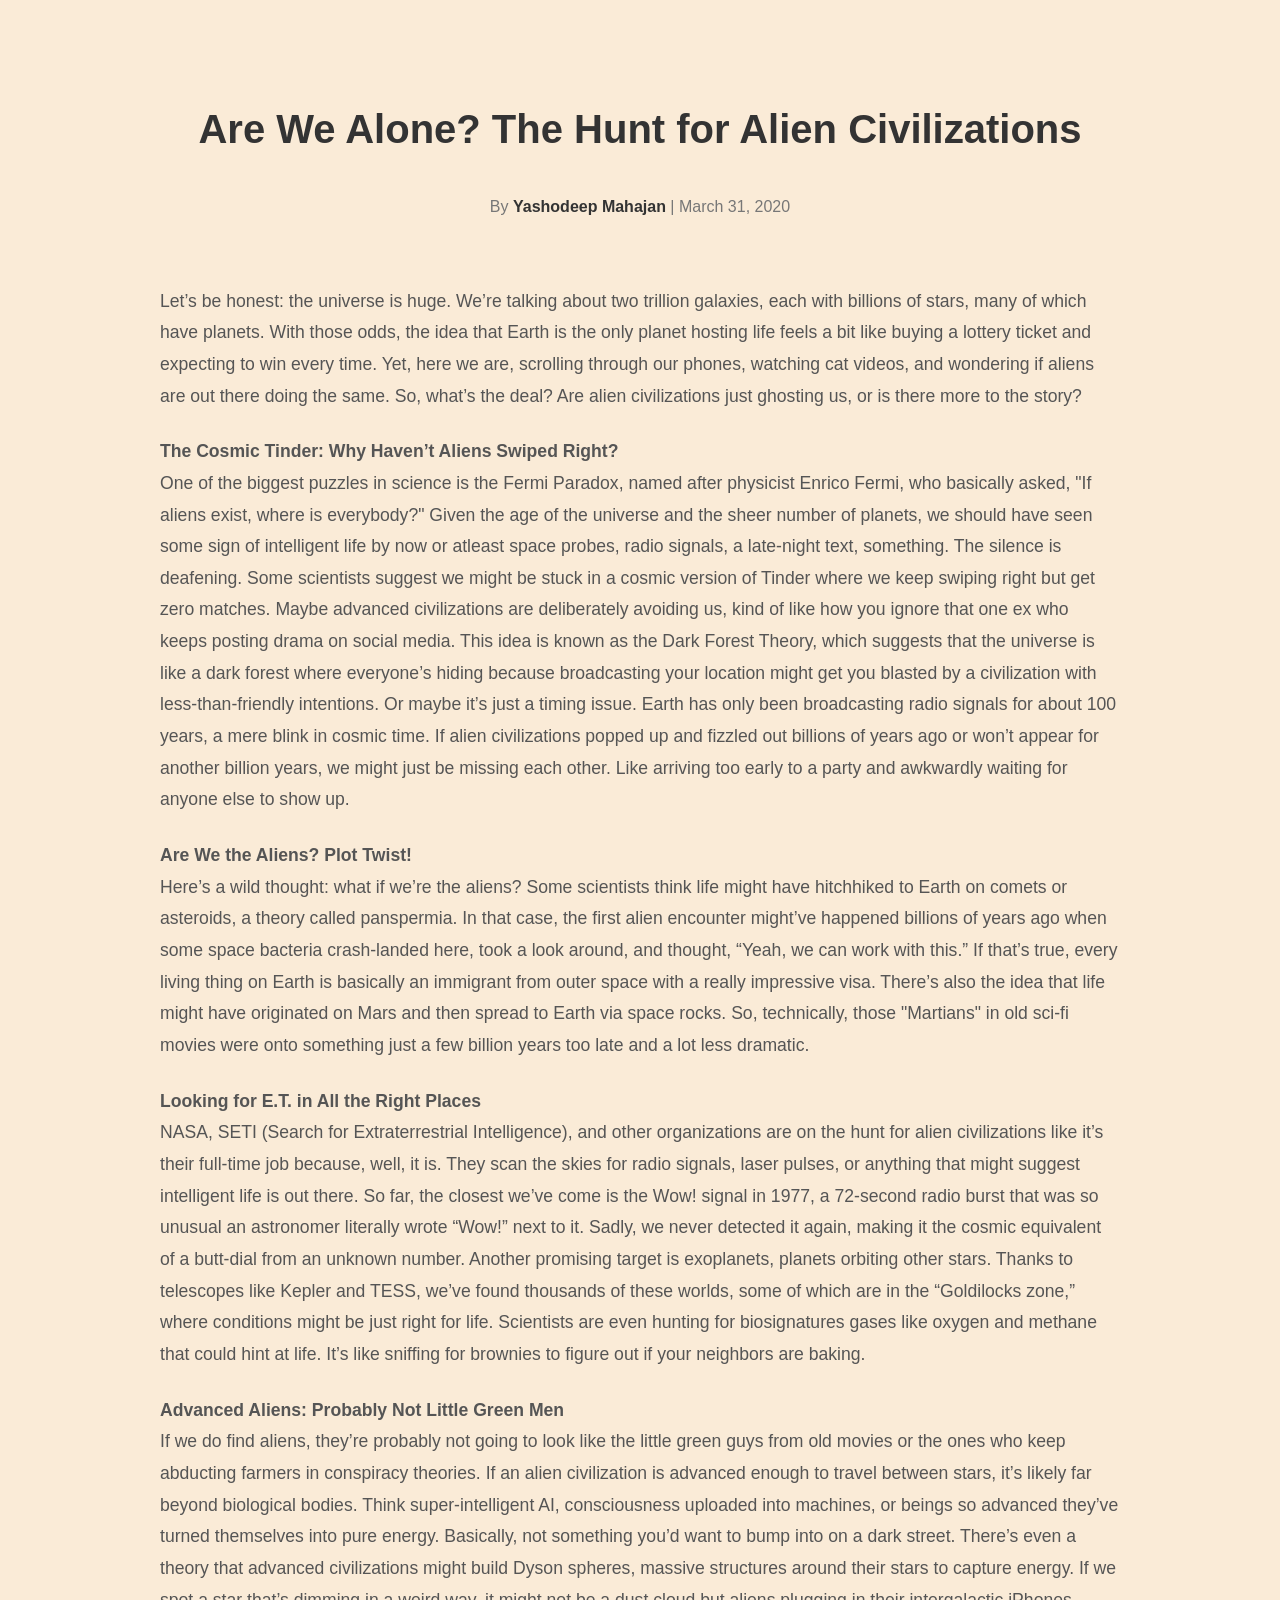
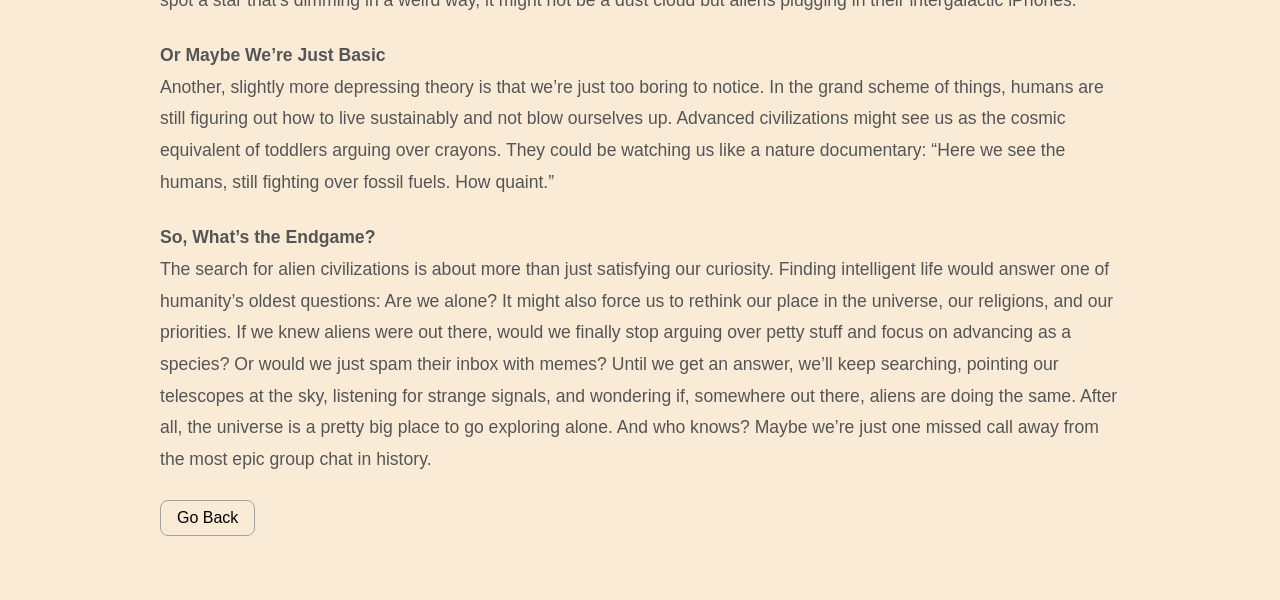
==== Blogs/Astrophysics/Blog 1.html @ 1256d6a7 "Add files via upload" ====
<!DOCTYPE html>
<html lang="en">
  <head>
    <meta charset="UTF-8" />
    <meta name="viewport" content="width=device-width, initial-scale=1.0" />
    <title>Are We Alone?</title>
    <link rel="stylesheet" href="blogs.css" />
  </head>

  <body>
    <!-- Blog Post Section -->
    <section id="single-blog">
      <div class="blog-header">
        <h1 class="title">Are We Alone? The Hunt for Alien Civilizations</h1>
        <p class="section__text__p1">
          By <span class="author-name">Yashodeep Mahajan</span> | March 31, 2020
        </p>
      </div>

      <div class="blog-content">
        <!-- <div class="blog-img-container">
          <img src="Blogs/Assets/Alien.png" alt="Blog Image" class="blog-img" />
        </div> -->
        <div class="blog-text">
          <p class="intro">
            Let’s be honest: the universe is huge. We’re talking about two
            trillion galaxies, each with billions of stars, many of which have
            planets. With those odds, the idea that Earth is the only planet
            hosting life feels a bit like buying a lottery ticket and expecting
            to win every time. Yet, here we are, scrolling through our phones,
            watching cat videos, and wondering if aliens are out there doing the
            same. So, what’s the deal? Are alien civilizations just ghosting us,
            or is there more to the story?
          </p>
          <p>
            <b>The Cosmic Tinder: Why Haven’t Aliens Swiped Right?</b><br />
            One of the biggest puzzles in science is the Fermi Paradox, named
            after physicist Enrico Fermi, who basically asked, "If aliens exist,
            where is everybody?" Given the age of the universe and the sheer
            number of planets, we should have seen some sign of intelligent life
            by now or atleast space probes, radio signals, a late-night text,
            something. The silence is deafening. Some scientists suggest we
            might be stuck in a cosmic version of Tinder where we keep swiping
            right but get zero matches. Maybe advanced civilizations are
            deliberately avoiding us, kind of like how you ignore that one ex
            who keeps posting drama on social media. This idea is known as the
            Dark Forest Theory, which suggests that the universe is like a dark
            forest where everyone’s hiding because broadcasting your location
            might get you blasted by a civilization with less-than-friendly
            intentions. Or maybe it’s just a timing issue. Earth has only been
            broadcasting radio signals for about 100 years, a mere blink in
            cosmic time. If alien civilizations popped up and fizzled out
            billions of years ago or won’t appear for another billion years, we
            might just be missing each other. Like arriving too early to a party
            and awkwardly waiting for anyone else to show up.
          </p>
          <p>
            <b>Are We the Aliens? Plot Twist!</b><br />
            Here’s a wild thought: what if we’re the aliens? Some scientists
            think life might have hitchhiked to Earth on comets or asteroids, a
            theory called panspermia. In that case, the first alien encounter
            might’ve happened billions of years ago when some space bacteria
            crash-landed here, took a look around, and thought, “Yeah, we can
            work with this.” If that’s true, every living thing on Earth is
            basically an immigrant from outer space with a really impressive
            visa. There’s also the idea that life might have originated on Mars
            and then spread to Earth via space rocks. So, technically, those
            "Martians" in old sci-fi movies were onto something just a few
            billion years too late and a lot less dramatic.
          </p>
          <p>
            <b>Looking for E.T. in All the Right Places</b><br />
            NASA, SETI (Search for Extraterrestrial Intelligence), and other
            organizations are on the hunt for alien civilizations like it’s
            their full-time job because, well, it is. They scan the skies for
            radio signals, laser pulses, or anything that might suggest
            intelligent life is out there. So far, the closest we’ve come is the
            Wow! signal in 1977, a 72-second radio burst that was so unusual an
            astronomer literally wrote “Wow!” next to it. Sadly, we never
            detected it again, making it the cosmic equivalent of a butt-dial
            from an unknown number. Another promising target is exoplanets,
            planets orbiting other stars. Thanks to telescopes like Kepler and
            TESS, we’ve found thousands of these worlds, some of which are in
            the “Goldilocks zone,” where conditions might be just right for
            life. Scientists are even hunting for biosignatures gases like
            oxygen and methane that could hint at life. It’s like sniffing for
            brownies to figure out if your neighbors are baking.
          </p>
          <p>
            <b>Advanced Aliens: Probably Not Little Green Men</b><br />
            If we do find aliens, they’re probably not going to look like the
            little green guys from old movies or the ones who keep abducting
            farmers in conspiracy theories. If an alien civilization is advanced
            enough to travel between stars, it’s likely far beyond biological
            bodies. Think super-intelligent AI, consciousness uploaded into
            machines, or beings so advanced they’ve turned themselves into pure
            energy. Basically, not something you’d want to bump into on a dark
            street. There’s even a theory that advanced civilizations might
            build Dyson spheres, massive structures around their stars to
            capture energy. If we spot a star that’s dimming in a weird way, it
            might not be a dust cloud but aliens plugging in their intergalactic
            iPhones.
          </p>
          <p>
            <b>Or Maybe We’re Just Basic</b><br />
            Another, slightly more depressing theory is that we’re just too
            boring to notice. In the grand scheme of things, humans are still
            figuring out how to live sustainably and not blow ourselves up.
            Advanced civilizations might see us as the cosmic equivalent of
            toddlers arguing over crayons. They could be watching us like a
            nature documentary: “Here we see the humans, still fighting over
            fossil fuels. How quaint.”
          </p>
          <p>
            <b>So, What’s the Endgame?</b><br />
            The search for alien civilizations is about more than just
            satisfying our curiosity. Finding intelligent life would answer one
            of humanity’s oldest questions: Are we alone? It might also force us
            to rethink our place in the universe, our religions, and our
            priorities. If we knew aliens were out there, would we finally stop
            arguing over petty stuff and focus on advancing as a species? Or
            would we just spam their inbox with memes? Until we get an answer,
            we’ll keep searching, pointing our telescopes at the sky, listening
            for strange signals, and wondering if, somewhere out there, aliens
            are doing the same. After all, the universe is a pretty big place to
            go exploring alone. And who knows? Maybe we’re just one missed call
            away from the most epic group chat in history.
          </p>
        </div>
      </div>

      <!-- Back to Blog List Button -->
      <button class="back-button" onclick="window.history.back()">
        Go Back
      </button>
    </section>
  </body>
</html>
---- Blogs/Astrophysics/blogs.css ----
/* General Styling */
body {
  font-family: Arial, sans-serif;
  line-height: 1.6;
  background-color: #f9f9f9;
  color: #333;
  margin: 0;
  padding: 0;
  background-color: antiquewhite;
}

#single-blog {
  padding: 4rem 10rem;
  box-sizing: border-box;
}

.blog-header {
  text-align: center;
  margin-bottom: 3rem;
}

.title {
  font-size: 2.5rem;
  color: #333;
}

.section__text__p1 {
  font-size: 1rem;
  color: #777;
}

.author-name {
  font-weight: bold;
  color: #333;
}

.blog-content {
  display: flex;
  flex-direction: column;
  gap: 2rem;
}

.blog-img-container {
  text-align: center;
}

.blog-img {
  width: 80%;
  height: auto;
  border-radius: 1rem;
  object-fit: cover;
}

.blog-text {
  font-size: 1.1rem;
  line-height: 1.8;
  color: #555;
}

.blog-text p {
  margin-bottom: 1.5rem;
}

/* Button Styling */
.btn {
  display: inline-block;
  padding: 1rem 2rem;
  background-color: #333;
  color: white;
  font-weight: bold;
  text-decoration: none;
  border-radius: 0.5rem;
  text-align: center;
  transition: background-color 0.3s ease, transform 0.2s ease;
}

.btn:hover {
  background-color: #555;
  transform: translateY(-5px);
}

.back-button {
  color: black;
  border: 1px solid rgb(163, 163, 163);
  background: transparent;
  padding: 0.5rem 1rem;
  font-size: 1rem;
  cursor: pointer;
  border-radius: 0.5rem;
  transition: all 0.3s ease;
}

.back-button:hover {
  background: rgb(163, 163, 163);
  color: white;
}

/* Responsive Styling */
@media (max-width: 768px) {
  #single-blog {
    padding: 2rem;
  }

  .blog-content {
    flex-direction: column;
    padding: 0;
  }

  .blog-img {
    width: 100%;
    max-width: 600px;
    height: auto;
  }

  .btn {
    padding: 0.8rem 1.5rem;
  }

  .btn-back {
    color: black;
    border: 1px solid rgb(163, 163, 163);
    background: transparent;
    padding: 0.5rem 1rem;
    font-size: 1rem;
    cursor: pointer;
    border-radius: 0.5rem;
    transition: all 0.3s ease;
  }
}
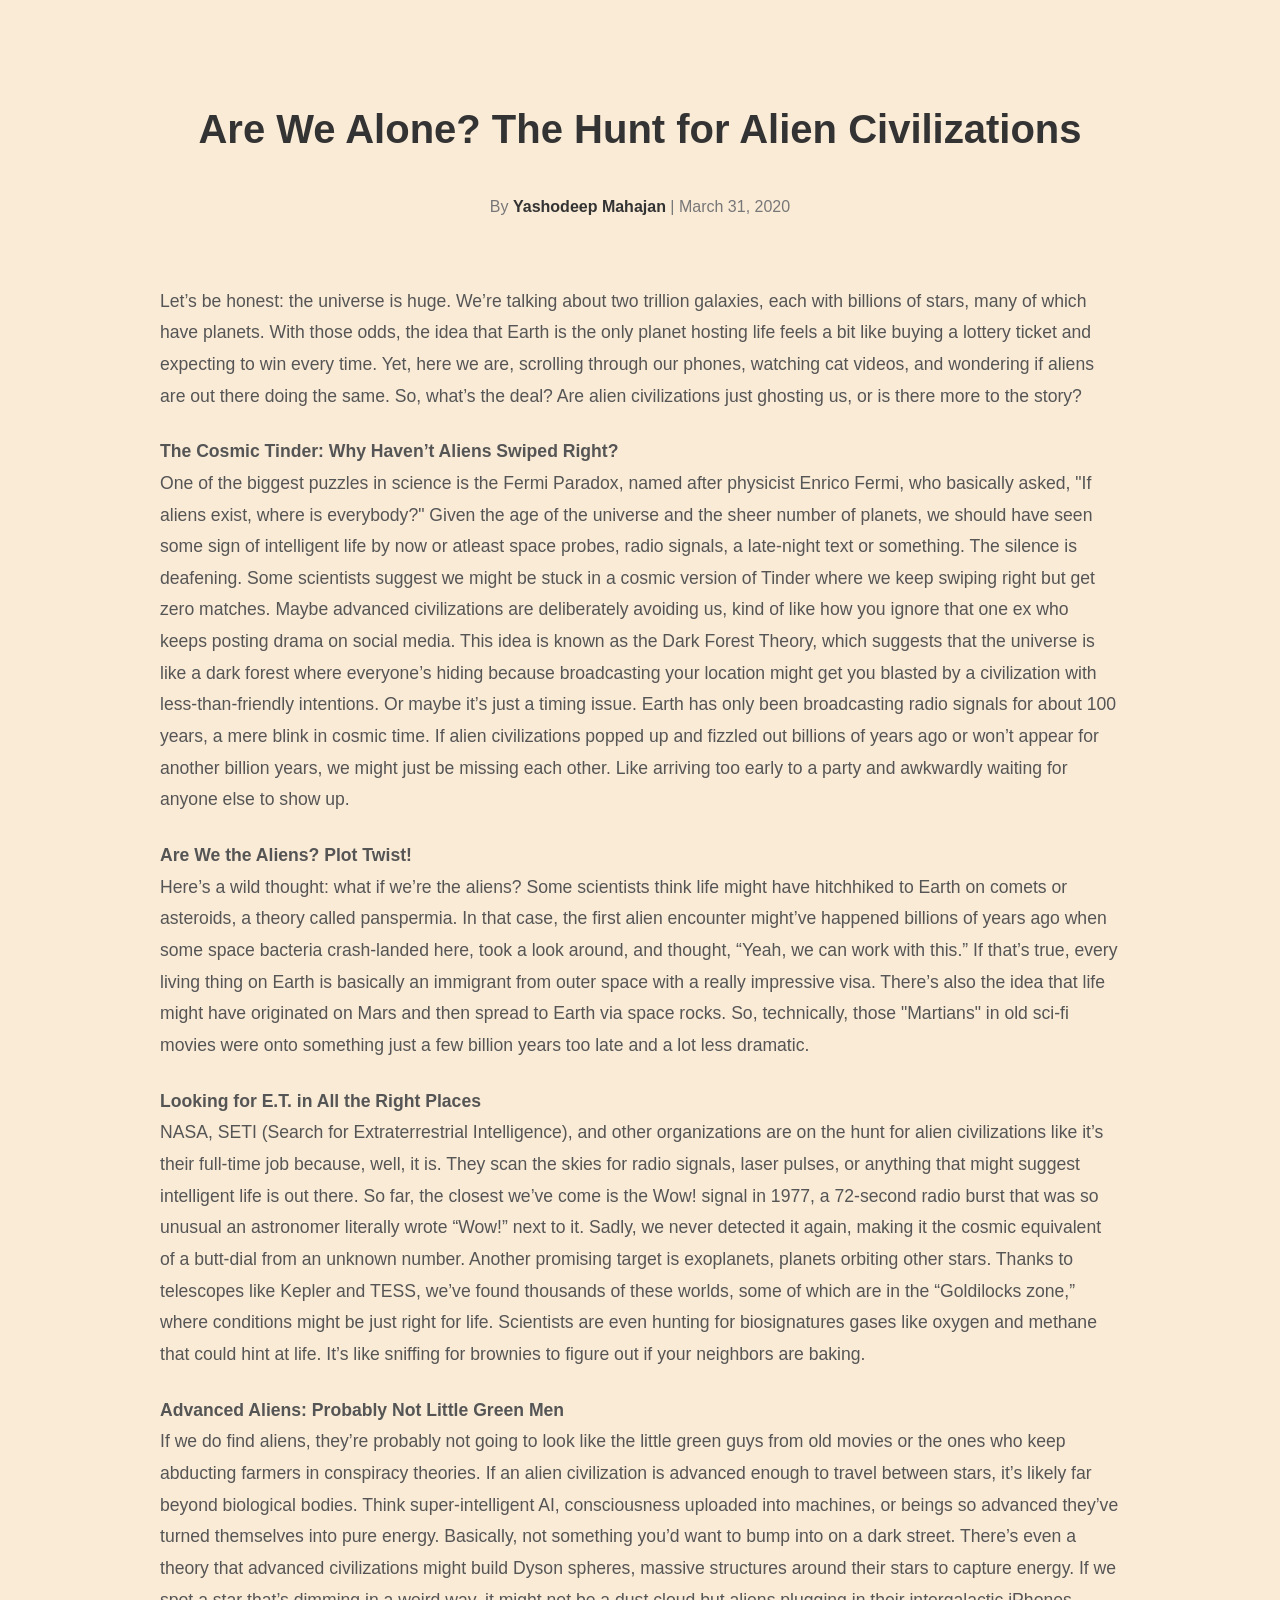
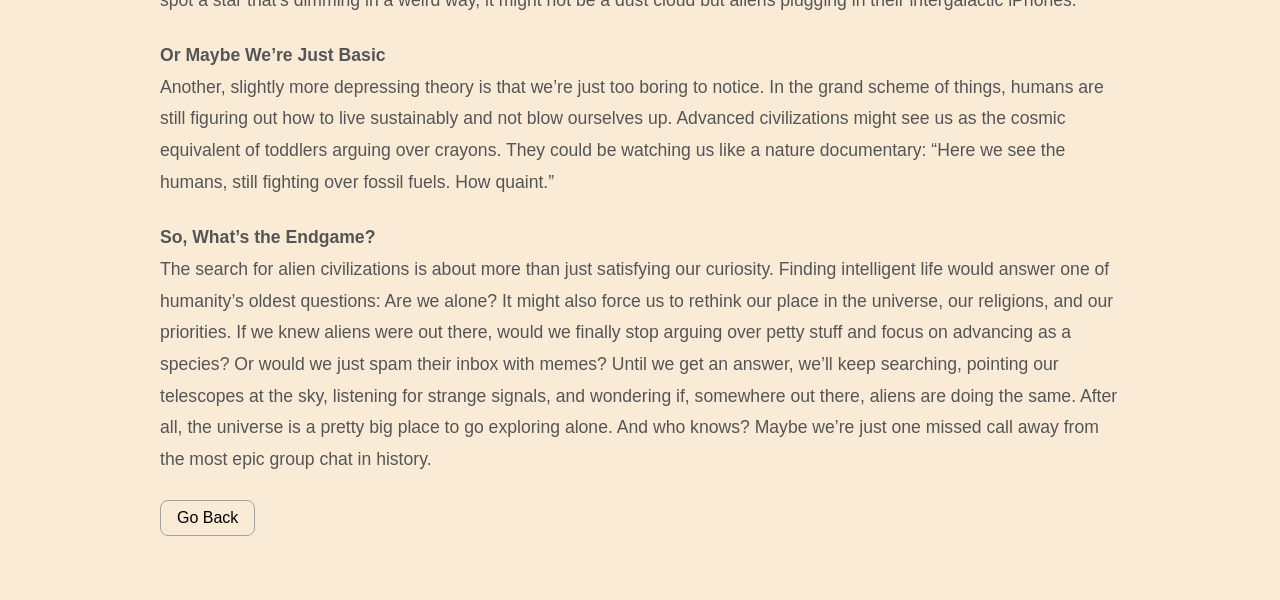
==== commit db4e18f0: "Update Blog 1.html" ====
--- a/Blogs/Astrophysics/Blog 1.html
+++ b/Blogs/Astrophysics/Blog 1.html
@@ -38,8 +38,8 @@
             after physicist Enrico Fermi, who basically asked, "If aliens exist,
             where is everybody?" Given the age of the universe and the sheer
             number of planets, we should have seen some sign of intelligent life
-            by now or atleast space probes, radio signals, a late-night text,
-            something. The silence is deafening. Some scientists suggest we
+            by now or atleast space probes, radio signals, a late-night text or something. 
+            The silence is deafening. Some scientists suggest we
             might be stuck in a cosmic version of Tinder where we keep swiping
             right but get zero matches. Maybe advanced civilizations are
             deliberately avoiding us, kind of like how you ignore that one ex
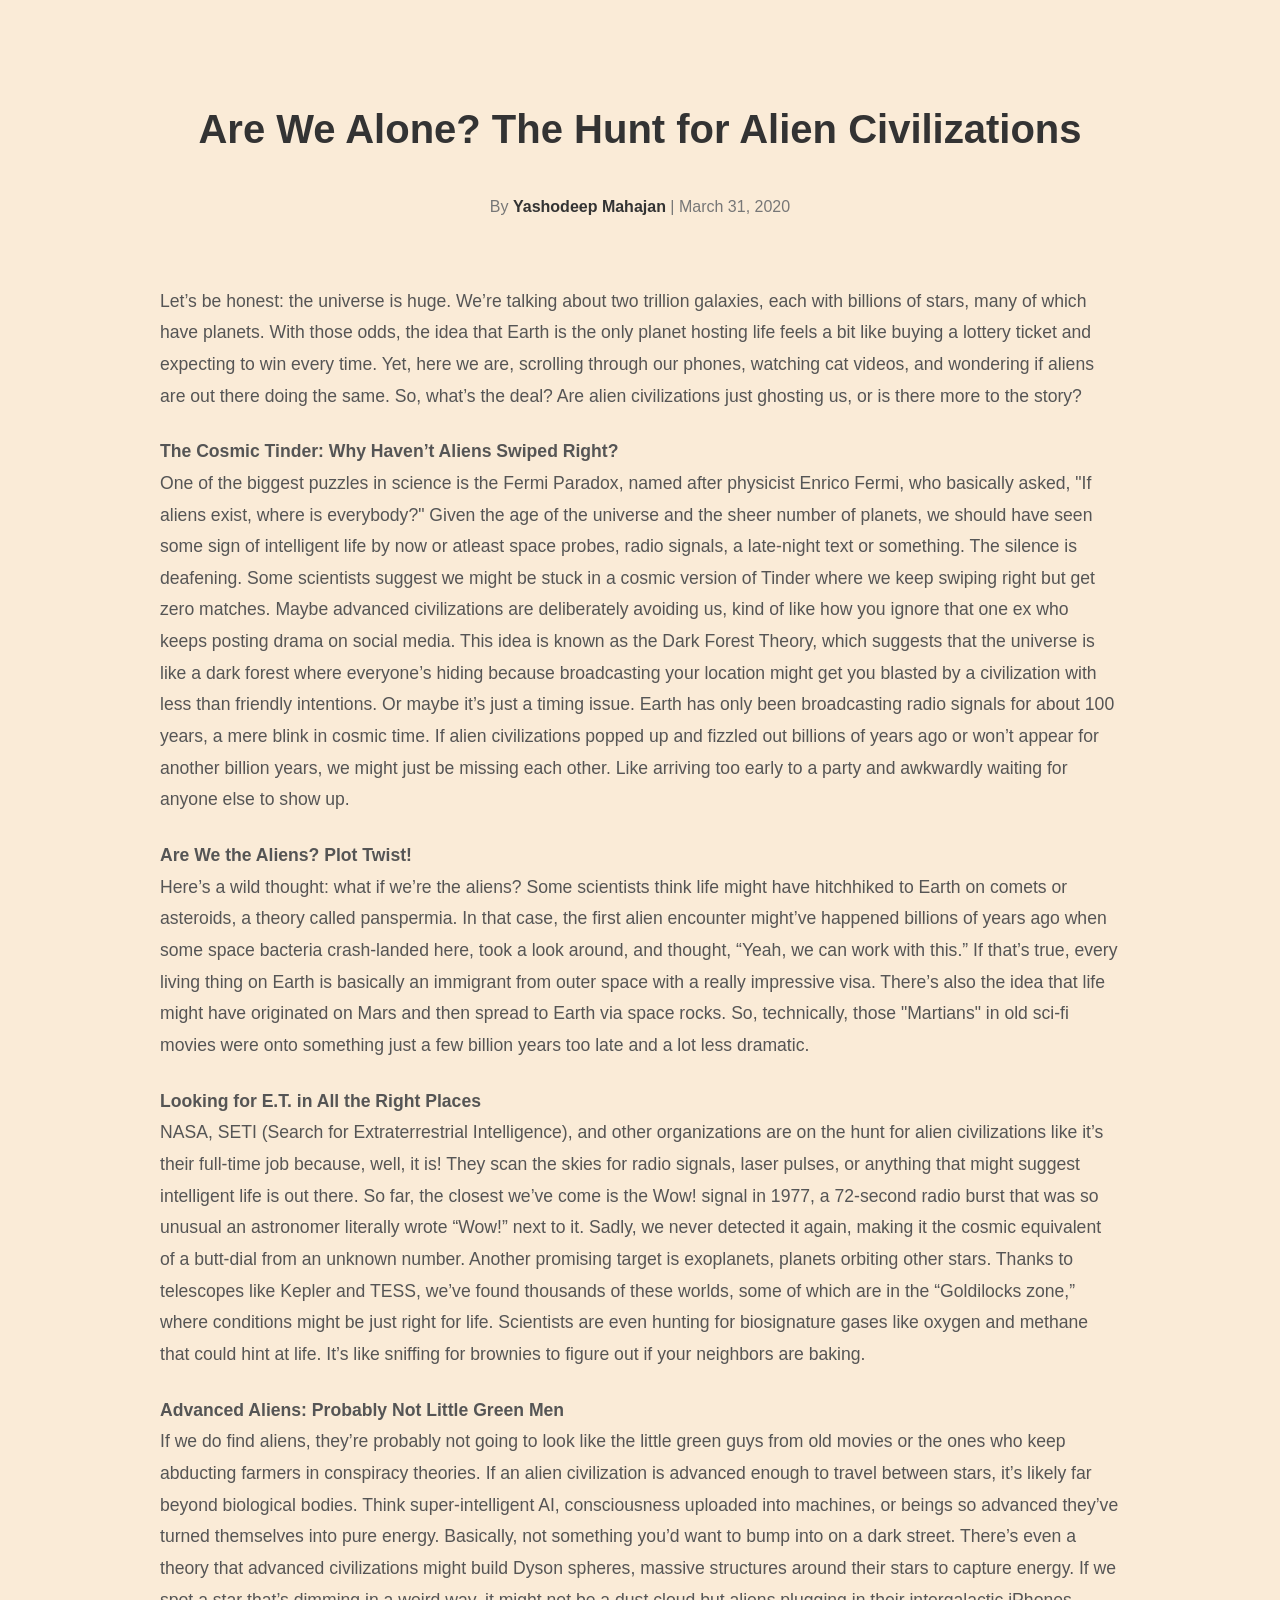
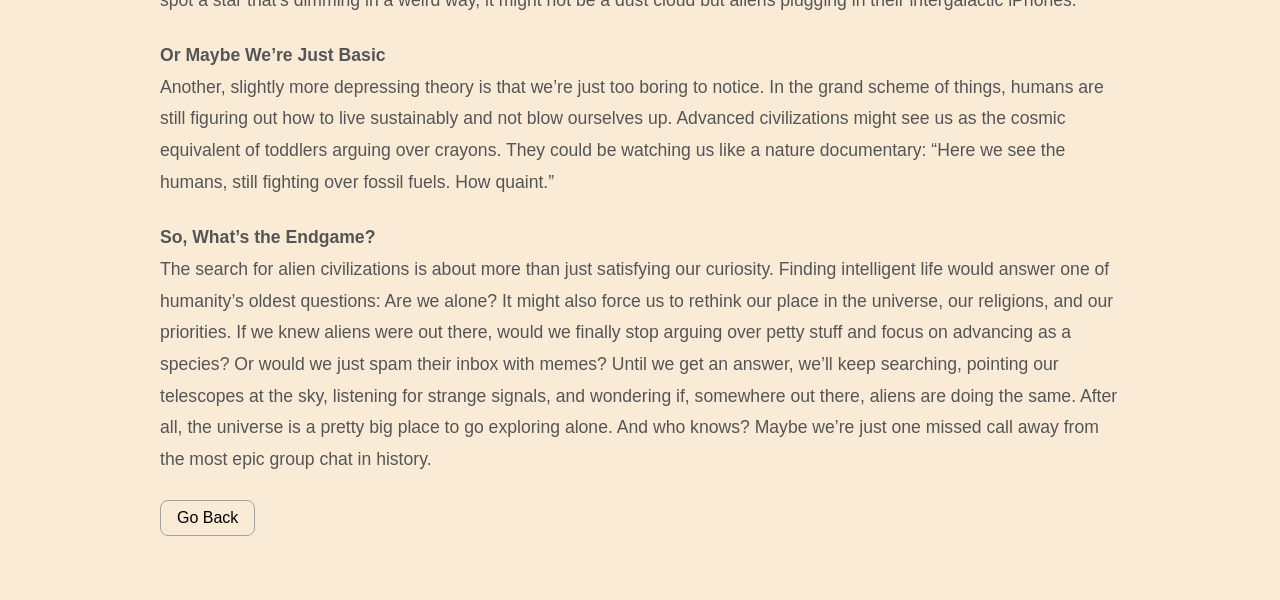
==== commit a198aec9: "Update Blog 1.html" ====
--- a/Blogs/Astrophysics/Blog 1.html
+++ b/Blogs/Astrophysics/Blog 1.html
@@ -46,7 +46,7 @@
             who keeps posting drama on social media. This idea is known as the
             Dark Forest Theory, which suggests that the universe is like a dark
             forest where everyone’s hiding because broadcasting your location
-            might get you blasted by a civilization with less-than-friendly
+            might get you blasted by a civilization with less than friendly
             intentions. Or maybe it’s just a timing issue. Earth has only been
             broadcasting radio signals for about 100 years, a mere blink in
             cosmic time. If alien civilizations popped up and fizzled out
@@ -72,7 +72,7 @@
             <b>Looking for E.T. in All the Right Places</b><br />
             NASA, SETI (Search for Extraterrestrial Intelligence), and other
             organizations are on the hunt for alien civilizations like it’s
-            their full-time job because, well, it is. They scan the skies for
+            their full-time job because, well, it is! They scan the skies for
             radio signals, laser pulses, or anything that might suggest
             intelligent life is out there. So far, the closest we’ve come is the
             Wow! signal in 1977, a 72-second radio burst that was so unusual an
@@ -82,7 +82,7 @@
             planets orbiting other stars. Thanks to telescopes like Kepler and
             TESS, we’ve found thousands of these worlds, some of which are in
             the “Goldilocks zone,” where conditions might be just right for
-            life. Scientists are even hunting for biosignatures gases like
+            life. Scientists are even hunting for biosignature gases like
             oxygen and methane that could hint at life. It’s like sniffing for
             brownies to figure out if your neighbors are baking.
           </p>
